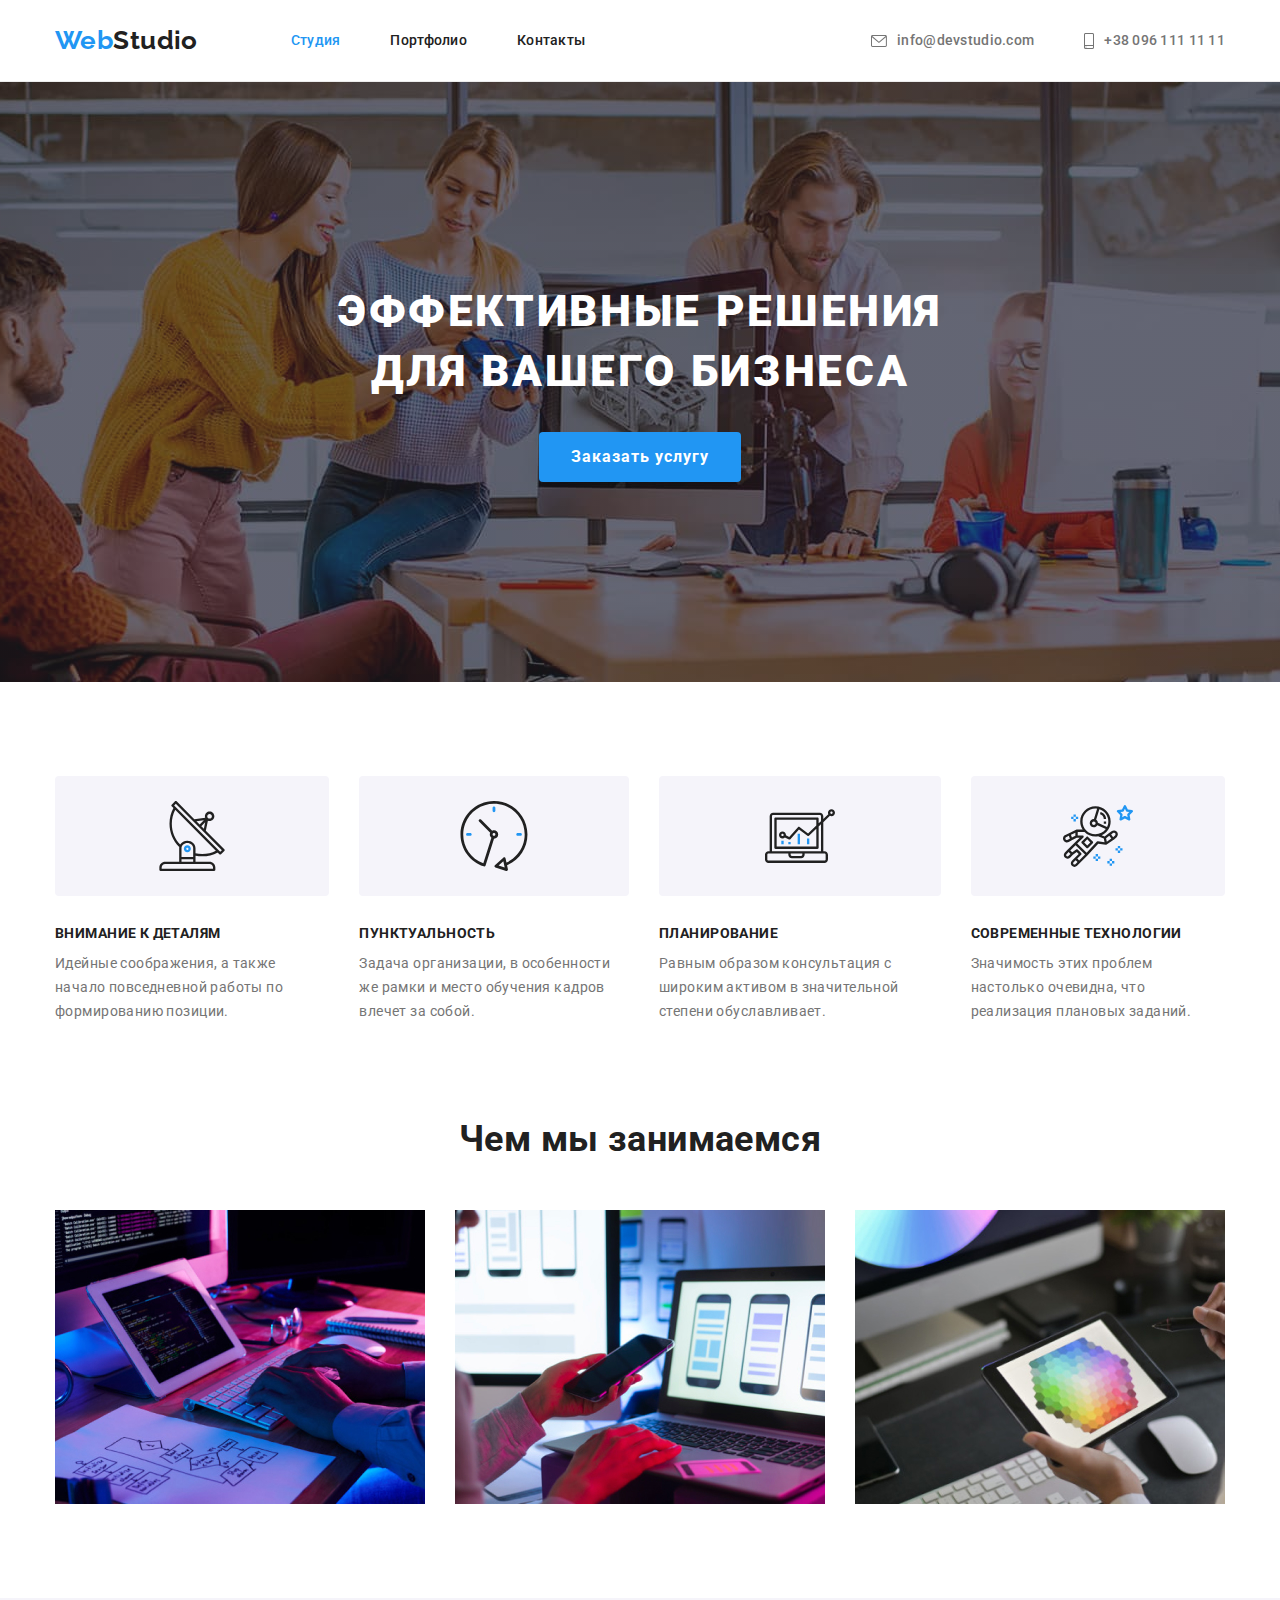
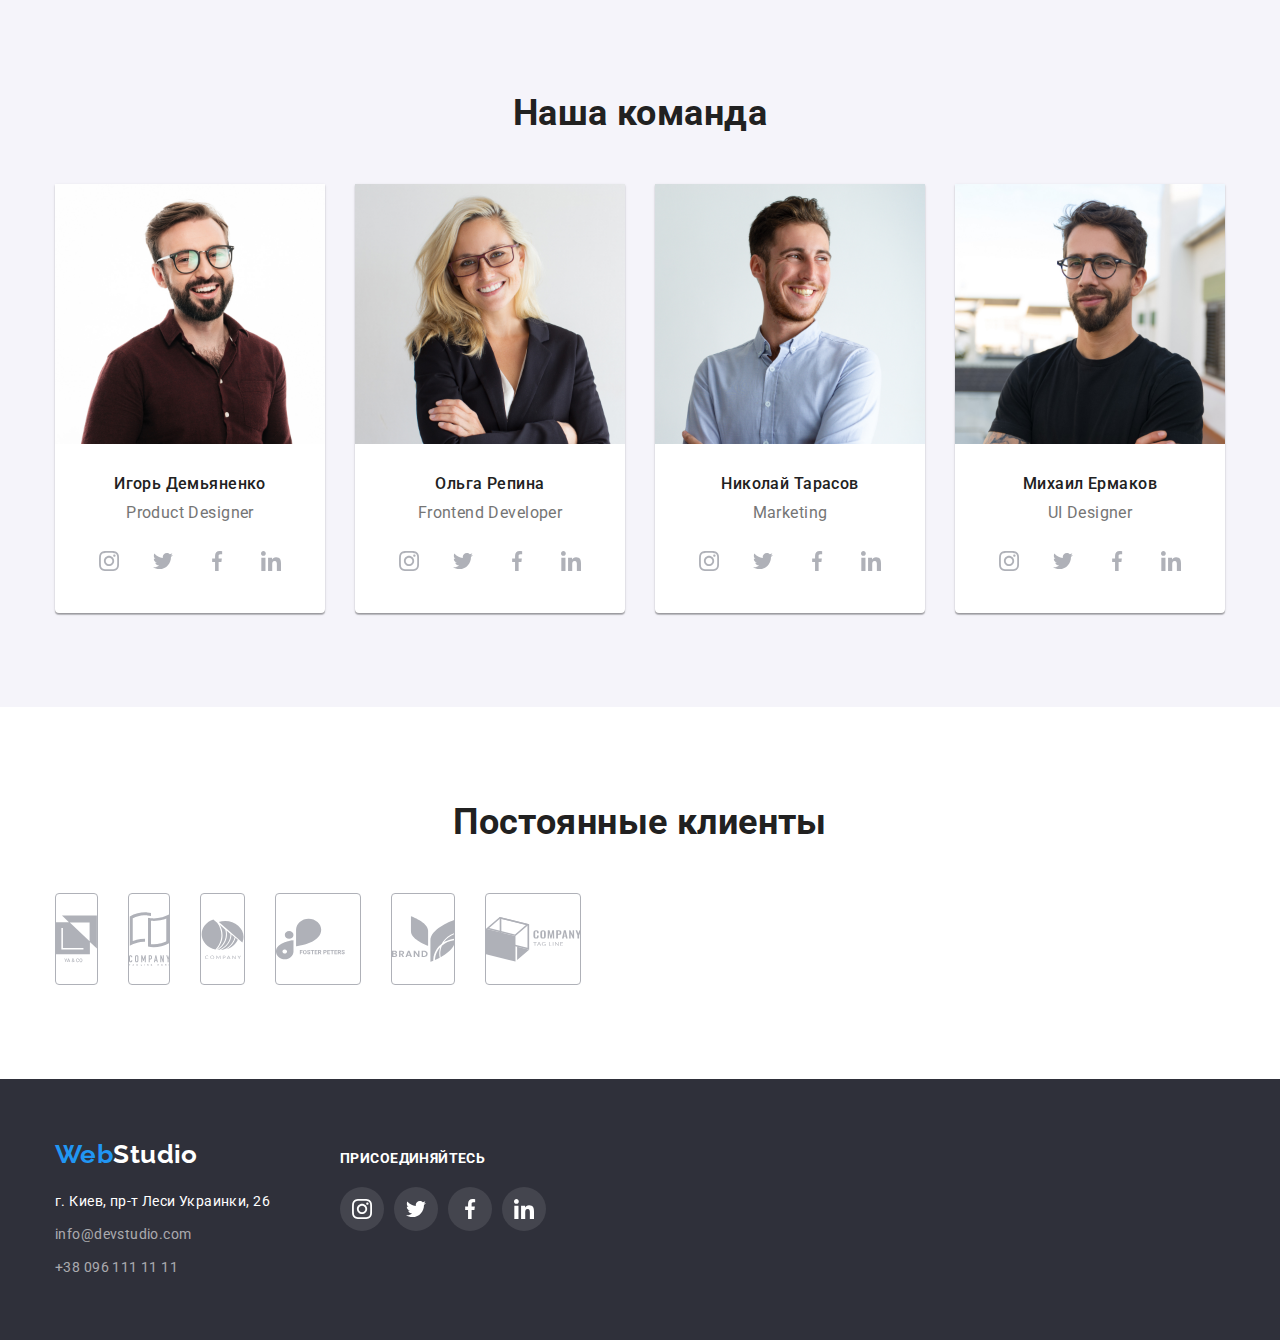
==== index.html @ aa96708e "copy from previous" ====
<!DOCTYPE html>
<html lang="ru">
  <head>
    <meta charset="UTF-8" />
    <meta http-equiv="X-UA-Compatible" content="IE=edge" />
    <meta name="viewport" content="width=device-width, initial-scale=1.0" />
    <title>Web studio page</title>
    <link rel="stylesheet" href="https://cdnjs.cloudflare.com/ajax/libs/modern-normalize/1.1.0/modern-normalize.min.css"/>
    <link
      href="https://fonts.googleapis.com/css2?family=Raleway:wght@700&family=Roboto:wght@400;500;700;900&display=swap"
      rel="stylesheet"
    />
    <link rel="stylesheet" href="./css/styles.css" />
  </head>
  <body>
    <!--Header-->
    <header class="top-line">
     <div class="conteiner flex-conteiner">
       <!--Navifation panel-->
      <nav class="nav">
        <!--Logo-->
        <a lang="en" href="" class="nav-logo"
          ><span class="first-logo-part">Web</span
          ><span class="second-black-part">Studio</span></a
        >
        <!--Links-->
        <ul class="nav-list">
          <li class="nav-item"><a href="./index.html" class="nav-link nav-active">Студия</a></li>
          <li class="nav-item"><a href="./portfolio.html" class="nav-link">Портфолио</a></li>
          <li class="nav-item"><a href="" class="nav-link">Контакты</a></li>
        </ul>
      </nav>
      <!--Contacts-->
      <ul class="contacts flex-conteiner">
        <li class="contact-item">
          <a href="mailto:info@devstudio.com" class="contact"
            > <svg class="mail-icon">
            <use href="./images/icons.svg#envelope" ></use>
            </svg> info@devstudio.com</a
          >
        </li>
        <li class="contact-item">
          <a href="tel:+380961111111" class="contact"><svg width="16" height="12" class="tel-icon">
            <use href="./images/icons.svg#smartphone" ></use>
            </svg>+38 096 111 11 11</a>
        </li>
      </ul></div>
    </header>
    <!--Main container-->
    <main>
      <!--Section Hero-->
      <section class="hero">
        <div class="hero-thumb">
          <h1 class="hero-title">Эффективные решения <br> для вашего бизнеса</h1>
          <button class="hero-button" type="button">Заказать услугу</button>
        </div>
      </section>
      <!--Section 2 Peculiarities-->
      <section class="features">
        <div class="conteiner">
          <h2 class="hiden-title">Главные принципы</h2>
          <ul class="feature-list flex-conteiner">
            <li class="feature-card">
              <div class="future-icon-thumb"><svg class="future-icon"><use href="./images/icons.svg#antenna">
              </use>
              </svg></div>
              <h3 class="feature-title">Внимание к деталям</h3>
              <p class="feature-description">
                Идейные соображения, а также начало повседневной работы по
                формированию позиции.
              </p>
            </li>
            <li class="feature-card">
              <div class="future-icon-thumb"><svg class="future-icon"><use href="./images/icons.svg#clock">
              </use>
              </svg></div>
              <h3 class="feature-title">Пунктуальность</h3>
              <p class="feature-description">
                Задача организации, в особенности же рамки и место обучения кадров
                влечет за собой.
              </p>
            </li>
            <li class="feature-card">
              <div class="future-icon-thumb"><svg class="future-icon"><use href="./images/icons.svg#diagram">
              </use>
              </svg></div>
              <h3 class="feature-title">Планирование</h3>
              <p class="feature-description">
                Равным образом консультация с широким активом в значительной
                степени обуславливает.
              </p class="feature-description">
            </li>
            <li class="feature-card">
              <div class="future-icon-thumb"><svg class="future-icon"><use href="./images/icons.svg#astronaut">
              </use>
              </svg></div>
              <h3 class="feature-title">Современные технологии</h3>
              <p class="feature-description">
                Значимость этих проблем настолько очевидна, что реализация
                плановых заданий.
              </p>
            </li>
          </ul></div>
      </section>
      <!--Section 3 What we are doing-->
      <section class="activity section">
        <div class="conteiner">
          <h2 class="section-heading">Чем мы занимаемся</h2>
          <ul class="jobs-list flex-conteiner" style="list-style-type: none">
            <li class="jobs-item">
              <img
                class="jobs-photo"
                src="images/job-img-1.jpg"
                alt="developing algorythm foto"
                width="370"
              />
            </li>
            <li class="jobs-item">
              <img
                class="jobs-photo"
                src="images/job-img-2.jpg"
                alt="making page layout photo"
                width="370"
              />
            </li>
            <li class="jobs-item">
              <img
                class="jobs-photo"
                src="images/job-img-3.jpg"
                alt="making styles photo"
                width="370"
              />
            </li>
          </ul>
        </div>
      </section>
      <!--Section 4 Our team-->
      <section class="team section">
       <div class="conteiner"> <h2 class="section-heading">Наша команда</h2>
        <ul class="team-list flex-conteiner">
          <li class="team-member">
            <img
              class="photo"
              src="images/team-img-1.jpg"
              alt="Igor's photo"
              width="270"
            />
            <div class="description"><h3 class="name">Игорь Демьяненко</h3>
            <p lang="en" class="position">Product Designer</p>
          <ul class="media-list">
              <li class="media-item"><a class="media-link" href="https://www.instagram.com/" aria-label="сылка на инстаграм">
                <svg class="media-icon"><use href="./images/icons.svg#instagram"></use></svg>
              </a></li>
              <li class="media-item"><a class="media-link" href="https://twitter.com/" aria-label="сылка на твитер">
                <svg class="media-icon"><use href="./images/icons.svg#twitter"></use></svg></a></li>
              <li class="media-item"><a class="media-link" href="https://www.facebook.com/" aria-label="сылка на фейсбук">
                <svg class="media-icon"><use href="./images/icons.svg#facebook"></use></svg></a></li>
              <li class="media-item"><a class="media-link" href="https://www.linkedin.com/" aria-label="сылка на линкедин">
                <svg class="media-icon"><use href="./images/icons.svg#linkedin"></use></svg></a></li>
            </ul>
          </div>
            
            
          </li>
          <li class="team-member">
            <img
              class="photo"
              src="images/team-img-2.jpg"
              alt="Olga's photo"
              width="270"
            />
            <div class="description"><h3 class="name">Ольга Репина</h3>
            <p lang="en" class="position">Frontend Developer</p>
          <ul class="media-list">
              <li class="media-item"><a class="media-link" href="https://www.instagram.com/" aria-label="сылка на инстаграм">
                <svg class="media-icon"><use href="./images/icons.svg#instagram"></use></svg>
              </a></li>
              <li class="media-item"><a class="media-link" href="https://twitter.com/" aria-label="сылка на твитер">
                <svg class="media-icon"><use href="./images/icons.svg#twitter"></use></svg></a></li>
              <li class="media-item"><a class="media-link" href="https://www.facebook.com/" aria-label="сылка на фейсбук">
                <svg class="media-icon"><use href="./images/icons.svg#facebook"></use></svg></a></li>
              <li class="media-item"><a class="media-link" href="https://www.linkedin.com/" aria-label="сылка на линкедин">
                <svg class="media-icon"><use href="./images/icons.svg#linkedin"></use></svg></a></li>
            </ul>
          </div>
            
          </li>
          <li class="team-member">
            <img
              class="photo"
              src="images/team-img-3.jpg"
              alt="Nikolay's photo"
              width="270"
            />
            <div class="description"><h3 class="name">Николай Тарасов</h3>
            <p lang="en" class="position">Marketing</p>
          <ul class="media-list">
              <li class="media-item"><a class="media-link" href="https://www.instagram.com/" aria-label="сылка на инстаграм">
                <svg class="media-icon"><use href="./images/icons.svg#instagram"></use></svg>
              </a></li>
              <li class="media-item"><a class="media-link" href="https://twitter.com/" aria-label="сылка на твитер">
                <svg class="media-icon"><use href="./images/icons.svg#twitter"></use></svg></a></li>
              <li class="media-item"><a class="media-link" href="https://www.facebook.com/" aria-label="сылка на фейсбук">
                <svg class="media-icon"><use href="./images/icons.svg#facebook"></use></svg></a></li>
              <li class="media-item"><a class="media-link" href="https://www.linkedin.com/" aria-label="сылка на линкедин">
                <svg class="media-icon"><use href="./images/icons.svg#linkedin"></use></svg></a></li>
            </ul>
          </div>
            
          </li>
          <li class="team-member">
            <img
              class="photo"
              src="images/team-img-4.jpg"
              alt="Mychail's photo"
              width="270"
            />
            <div class="description"><h3 class="name">Михаил Ермаков</h3>
            <p lang="en" class="position">UI Designer</p>
          <ul class="media-list">
              <li class="media-item"><a class="media-link" href="https://www.instagram.com/" aria-label="сылка на инстаграм">
                <svg class="media-icon"><use href="./images/icons.svg#instagram"></use></svg>
              </a></li>
              <li class="media-item"><a class="media-link" href="https://twitter.com/" aria-label="сылка на твитер">
                <svg class="media-icon"><use href="./images/icons.svg#twitter"></use></svg></a></li>
              <li class="media-item"><a class="media-link" href="https://www.facebook.com/" aria-label="сылка на фейсбук">
                <svg class="media-icon"><use href="./images/icons.svg#facebook"></use></svg></a></li>
              <li class="media-item"><a class="media-link" href="https://www.linkedin.com/" aria-label="сылка на линкедин">
                <svg class="media-icon"><use href="./images/icons.svg#linkedin"></use></svg></a></li>
            </ul>
          </div>
            
          </li>
        </ul></div>
      </section>
      <section class="section">
        <div class="conteiner">
          <h2 class="section-heading">Постоянные клиенты</h2>
          <ul class="clients-list">
            <li class="clients-item">
              <a class="clients-link" href="">
                <svg class="clients-icon first">
                  <use href="./images/icons.svg#client1"></use>
                </svg>
              </a>
            </li>
            <li class="clients-item">
              <a class="clients-link" href="">
                <svg class="clients-icon second">
                  <use href="./images/icons.svg#client2"></use>
                </svg>
              </a>
            </li>
            <li class="clients-item">
              <a class="clients-link" href="">
                <svg class="clients-icon third">
                  <use href="./images/icons.svg#client3"></use>
                </svg>
              </a>
            </li>
            <li class="clients-item">
              <a class="clients-link" href="">
                <svg class="clients-icon fourth">
                  <use href="./images/icons.svg#client4"></use>
                </svg>
              </a>
            </li>
            <li class="clients-item">
              <a class="clients-link" href="">
                <svg class="clients-icon fifth">
                  <use href="./images/icons.svg#client5"></use>
                </svg>
              </a>
            </li>
            <li class="clients-item">
              <a class="clients-link" href="">
                <svg class="clients-icon sixth">
                  <use href="./images/icons.svg#client6"></use>
                </svg>
              </a>
            </li>
          </ul>
        </div>
      </section>
    </main>
    <!--Footer-->
    <footer>
      <div class="conteiner flex-footer">
        <!--Logo-->
       <div class="contact-info"> <a lang="en" href="" class="nav-logo-bottom"
          ><span class="first-logo-part">Web</span
          ><span class="second-white-part">Studio</span></a
        >
        <!--Contacts-->
        <address><ul class="bottom-contacts">
          <li>
            <p class="address">г. Киев, пр-т Леси Украинки, 26</p>
          </li>
          <li>
            <a href="mailto:info@devstudio.com" class="bottom-contact bottom-mail"
              >info@devstudio.com</a
            >
          </li>
          <li>
            <a href="tel:+380961111111" class="bottom-contact">+38 096 111 11 11</a>
          </li>
        </ul></address></div>
        <div class="subscribtion">
          <strong class="subscribe">присоединяйтесь</strong>
          <ul class="media-list">
              <li class="media-item"><a class="media-link infooter" href="https://www.instagram.com/" aria-label="сылка на инстаграм">
                <svg class="media-icon infooter"><use href="./images/icons.svg#instagram"></use></svg>
              </a></li>
              <li class="media-item"><a class="media-link infooter" href="https://twitter.com/" aria-label="сылка на твитер">
                <svg class="media-icon infooter"><use href="./images/icons.svg#twitter"></use></svg></a></li>
              <li class="media-item"><a class="media-link infooter" href="https://www.facebook.com/" aria-label="сылка на фейсбук">
                <svg class="media-icon infooter"><use href="./images/icons.svg#facebook"></use></svg></a></li>
              <li class="media-item"><a class="media-link infooter" href="https://www.linkedin.com/" aria-label="сылка на линкедин">
                <svg class="media-icon infooter"><use href="./images/icons.svg#linkedin"></use></svg></a></li>
            </ul>

        </div>
      </div>
      
    </footer>
  </body>
</html>
---- css/styles.css ----
:root {
  --primary-text-color: #757575;
  --secondary-text-color: #212121;
  --third-text-color: #ffffff;
  --trasparent-text-color: rgba(255, 255, 255, 0.6);
  --active-text-color: #2196f3;
  --primary-bg-color: #ffffff;
  --secondary-bg-color: #2f303a;
  --third-bg-color: #f5f4fa;
  --primary-border-color: #eeeeee;
  --secondary-border-color: #ececec;
  --media-icon-color: #afb1b8;
  --button-hover-color: #188ce8;
}
body {
  font-family: "Roboto", sans-serif;
  background-color: var(--primary-bg-color);
  color: var(--primary-text-color);
  font-size: 14px;
  letter-spacing: 0.03em;
}
h1,
h2,
h3,
h4,
h5,
h6 {
  margin-top: 0;
}
p {
  margin-top: 0;
}
a {
  display: inline-block;
}
ul {
  list-style-type: none;
  margin: 0;
  padding: 0;
}
img {
  display: block;
  min-width: 100%;
  height: auto;
}
.conteiner {
  width: 1200px;
  padding-left: 15px;
  padding-right: 15px;
  margin: 0 auto;
}
.flex-conteiner {
  display: flex;
  flex-direction: row;
  align-items: center;
}
.section {
  padding-top: 94px;
  padding-bottom: 94px;
}
/* Header */
/* Navigation panel */
.top-line {
  border-bottom: 1px solid var(--secondary-border-color);
}
.nav {
  display: flex;
  flex-direction: row;
  align-items: center;
}
.nav-logo {
  color: var(--secondary-text-color);
  text-decoration: none;
  font-family: "Raleway";
  font-weight: 700;
  font-size: 26px;
  line-height: 1.2;
  margin-right: 93px;
  padding: 25px 0;
}
.nav-list {
  display: flex;
  flex-direction: row;
}
.first-logo-part {
  color: var(--active-text-color);
}
.second-black-part {
  color: var(--secondary-text-color);
}
.nav-link {
  font-weight: 500;
  line-height: 1.14;
  letter-spacing: 0.02em;
  color: var(--secondary-text-color);
  text-decoration: none;
  /* margin-right: 50px; */
  padding: 25px 0px;
}
.nav-item:not(:last-child) {
  margin-right: 50px;
}
.nav-link:hover,
.nav-link:focus,
.nav-link.nav-active {
  color: var(--active-text-color);
}
/* Contacts */
.contacts {
  display: flex;
  flex-direction: row;
  align-items: center;
  margin-left: auto;
}

.mail-icon {
  fill: currentColor;
  width: 16px;
  height: 12px;
  display: inline-block;
  stroke-width: 0;
  stroke: currentColor;
  margin-right: 10px;
}
.tel-icon {
  fill: currentColor;
  width: 10px;
  height: 16px;
  display: inline-block;
  stroke-width: 0;
  stroke: currentColor;
  margin-right: 10px;
}
.contact-item:not(:last-child) {
  margin-right: 50px;
}
.contact {
  display: flex;
  align-items: center;
  text-decoration: none;
  color: var(--primary-text-color);
  font-weight: 500;
  line-height: 1.14;
  letter-spacing: 0.02em;
  padding: 25px 0;
}
.contact:hover,
.contact:focus {
  color: var(--active-text-color);
}

/* Hero section */
.hero-thumb {
  background: var(--secondary-bg-color);
  padding: 200px 0px;
  background-image: linear-gradient(
      to left,
      rgba(47, 48, 58, 0.4),
      rgba(47, 48, 58, 0.4)
    ),
    url(../images/hero-bg-img.jpg);
  background-size: cover;
  background-repeat: no-repeat;
  background-position: center;
  max-width: 1600px;
  margin-left: auto;
  margin-right: auto;
  height: 600px;
}
.hero-title {
  font-weight: 900;
  font-size: 44px;
  line-height: 1.36;
  text-align: center;
  letter-spacing: 0.06em;
  text-transform: uppercase;
  color: var(--third-text-color);
  margin-bottom: 30px;
}
.hero-button {
  font-weight: 700;
  font-size: 16px;
  line-height: 1.88;
  display: flex;
  align-items: center;
  text-align: center;
  letter-spacing: 0.06em;
  color: var(--third-text-color);
  background-color: var(--active-text-color);
  cursor: pointer;
  margin: 0 auto;
  padding: 10px 32px;
  border: transparent;
  border-radius: 4px;
  box-shadow: 0px 4px 4px rgba(0, 0, 0, 0.15);
}
.hero-button:hover,
.hero-button:focus {
  background-color: var(--button-hover-color);
}
/* Section "The main principles" */
.features {
  padding-top: 94px;
}
.hiden-title {
  display: none;
}
.feature-card {
  /* width: 270px; */
  flex-basis: calc((100%-90px) / 4);
}
.feature-card:not(:last-child) {
  margin-right: 30px;
}
.future-icon-thumb {
  width: auto;
  height: 120px;
  background-color: var(--third-bg-color);
  border-radius: 4px;
  display: flex;
  align-items: center;
  justify-content: center;
  margin-bottom: 30px;
}
.future-icon {
  width: 70px;
  height: 70px;
}
.feature-title {
  font-size: 14px;
  font-weight: 700;
  line-height: 1.14;
  text-transform: uppercase;
  color: var(--secondary-text-color);
  margin-bottom: 10px;
}
.feature-description {
  line-height: 1.71;
  margin-bottom: 0;
}
/* Section "What we are doing */
.section-heading {
  font-weight: 700;
  font-size: 36px;
  line-height: 1.17;
  text-align: center;
  color: var(--secondary-text-color);
  margin-bottom: 50px;
}
.jobs-item:not(:last-child) {
  margin-right: 30px;
}
.jobs-photo {
  display: block;
  max-width: 100%;
  height: auto;
  flex-basis: calc((100% - 90px) / 3);
}
/* Section "Our team */
.team {
  background-color: var(--third-bg-color);
}
.team-member {
  background-color: var(--primary-bg-color);
  display: block;
  max-width: 100%;
  height: auto;
  flex-basis: calc((100% - 120px) / 4);
  box-shadow: 0px 1px 3px rgba(0, 0, 0, 0.12), 0px 1px 1px rgba(0, 0, 0, 0.14),
    0px 2px 1px rgba(0, 0, 0, 0.2);
  border-radius: 0px 0px 4px 4px;
}
.team-member:not(:last-child) {
  margin-right: 30px;
}
.team-member .description {
  padding: 30px 0;
}
.team-member .name {
  font-weight: 500;
  font-size: 16px;
  line-height: 1.2;
  text-align: center;
  color: var(--secondary-text-color);
  margin-bottom: 10px;
}
.team-member .position {
  font-family: "Roboto";
  font-size: 16px;
  line-height: 1.2;
  text-align: center;
  margin-bottom: 16px;
}
.media-list {
  display: flex;
  align-items: center;
  justify-content: center;
}
.media-item:not(:last-child) {
  margin-right: 10px;
}
.media-link {
  display: flex;
  align-items: center;
  justify-content: center;
  width: 44px;
  height: 44px;
  border-radius: 50%;
}
.media-link:hover,
.media-link:focus {
  background-color: var(--active-text-color);
}
.media-icon {
  height: 20px;
  width: 20px;
  fill: var(--media-icon-color);
}
.media-link:hover .media-icon,
.media-link:focus .media-icon {
  fill: var(--third-text-color);
}
/* Section clients */
.clients-list {
  display: flex;
}
.clients-item {
  flex-basis: calc((100%-150px) / 6);
}
.clients-item:not(:last-child) {
  margin-right: 30px;
}
.clients-link {
  display: flex;
  height: 92px;
  align-items: center;
  justify-content: center;
  border: 1px solid var(--media-icon-color);
  border-radius: 4px;
  /* outline: red solid 2px; */
}
.clients-link:hover,
.clients-link:focus {
  border-color: var(--active-text-color);
}
.clients-icon {
  fill: var(--media-icon-color);
}
.clients-link:hover .clients-icon,
.clients-link:focus .clients-icon {
  fill: var(--active-text-color);
}
.clients-icon.first {
  width: 41px;
}
.clients-icon.second {
  width: 40px;
}
.clients-icon.third {
  width: 43px;
}
.clients-icon.fourth {
  width: 84px;
}
.clients-icon.fifth {
  width: 62px;
}
.clients-icon.sixth {
  width: 94px;
}
/* Footer */
footer {
  background-color: var(--secondary-bg-color);
  padding-top: 60px;
  padding-bottom: 60px;
}
.conteiner.flex-footer {
  display: flex;
  align-items: baseline;
}
.contact-info {
  margin-right: 70px;
}
.nav-logo-bottom {
  color: var(--secondary-text-color);
  text-decoration: none;
  font-family: "Raleway";
  font-weight: 700;
  font-size: 26px;
  line-height: 1.2;
  margin-bottom: 20px;
}
.second-white-part {
  color: var(--third-text-color);
}
.bottom-contacts {
  font-style: normal;
  font-size: 14px;
  line-height: 1.71;
}
.bottom-contact {
  text-decoration: none;
  color: var(--trasparent-text-color);
}
.bottom-contact:hover,
.bottom-contact:focus {
  color: var(--active-text-color);
}
.bottom-mail {
  margin-bottom: 9px;
}
.address {
  color: var(--third-text-color);
  margin-bottom: 9px;
}
.subscribe {
  display: inline-block;
  font-weight: 700;
  line-height: 1.14;
  text-transform: uppercase;
  color: var(--third-text-color);
  margin-bottom: 20px;
}

.media-link.infooter {
  background-color: rgba(255, 255, 255, 0.1);
}
.media-link.infooter:hover,
.media-link.infooter:focus {
  background-color: var(--active-text-color);
}
.media-icon.infooter {
  fill: var(--third-text-color);
}

/* Portfolio page */

/* Filter buttons */
.filter-list {
  display: flex;
  flex-direction: row;
  align-items: center;
  justify-content: center;
  margin-bottom: 50px;
}
.filter {
  cursor: pointer;
  color: var(--secondary-text-color);
  background-color: var(--third-bg-color);
  border-radius: 4px;
  border-width: 0px;
  font-weight: 500;
  font-size: 16px;
  line-height: 1.63;
  text-align: center;
  padding: 6px 22px;
  margin-right: 8px;
}
.filter:hover,
.filter:focus,
.filter:active {
  color: var(--third-text-color);
  background: var(--active-text-color);

  box-shadow: 0px 3px 1px rgba(0, 0, 0, 0.1), 0px 1px 2px rgba(0, 0, 0, 0.08),
    0px 2px 2px rgba(0, 0, 0, 0.12);
}
/* Project list */
.project-list {
  display: flex;
  flex-direction: row;
  align-items: center;
  flex-wrap: wrap;
  margin-top: -30px;
  margin-left: -30px;
}
.project-item {
  flex-basis: calc((100% - 90px) / 3);
  margin-top: 30px;
  margin-left: 30px;
}
.project-item.last-item {
  margin-bottom: 0;
}
.project-link {
  display: block;
  text-decoration: none;
}
.project-link:hover,
.project-link:focus {
  box-shadow: 0px 1px 1px rgba(0, 0, 0, 0.12), 0px 4px 4px rgba(0, 0, 0, 0.06),
    1px 4px 6px rgba(0, 0, 0, 0.16);
}
.project-description {
  border-left: 1px solid var(--primary-border-color);
  border-right: 1px solid var(--primary-border-color);
  border-bottom: 1px solid var(--primary-border-color);
  padding: 20px 24px;
}
.project-name {
  font-weight: 700;
  font-size: 18px;
  line-height: 2;
  letter-spacing: 0.06em;
  color: var(--secondary-text-color);
  margin-bottom: 4px;
}
.project-type {
  font-size: 16px;
  line-height: 1.88;
  color: var(--primary-text-color);
  margin-bottom: 0;
}
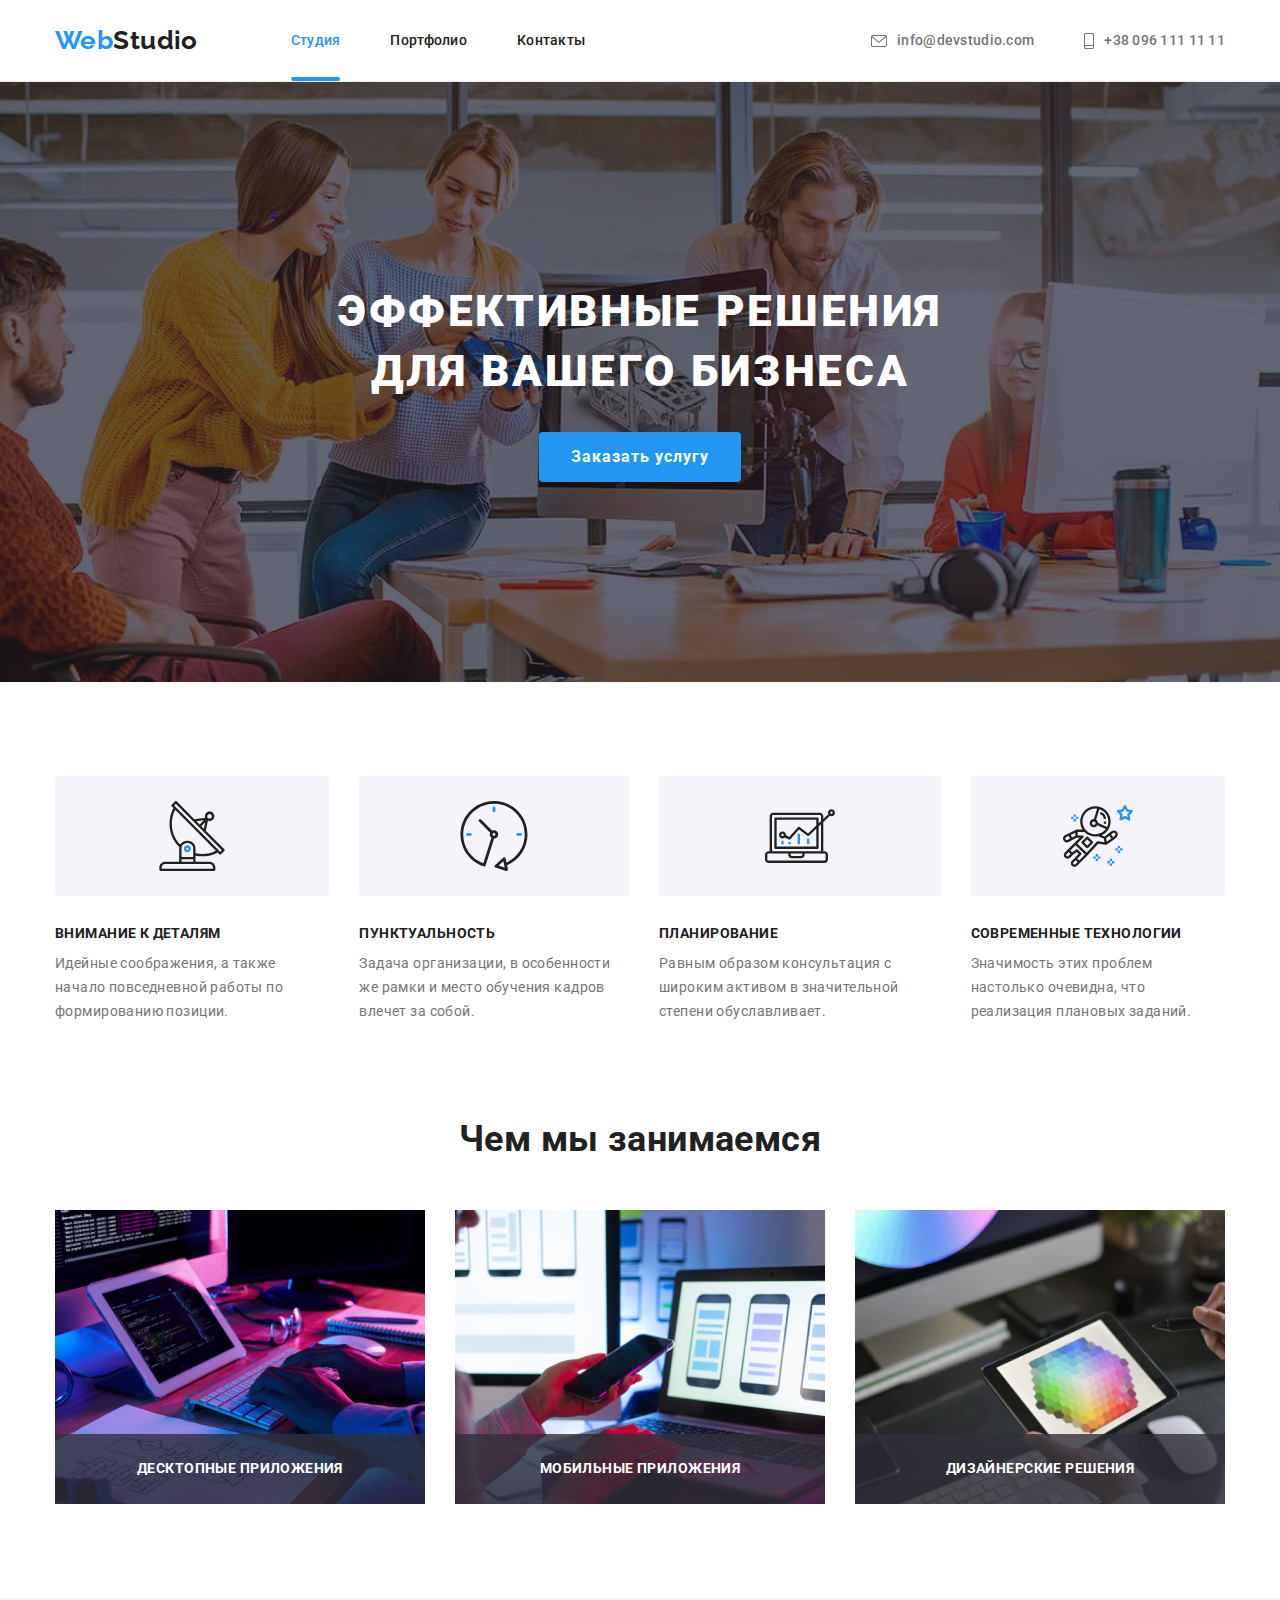
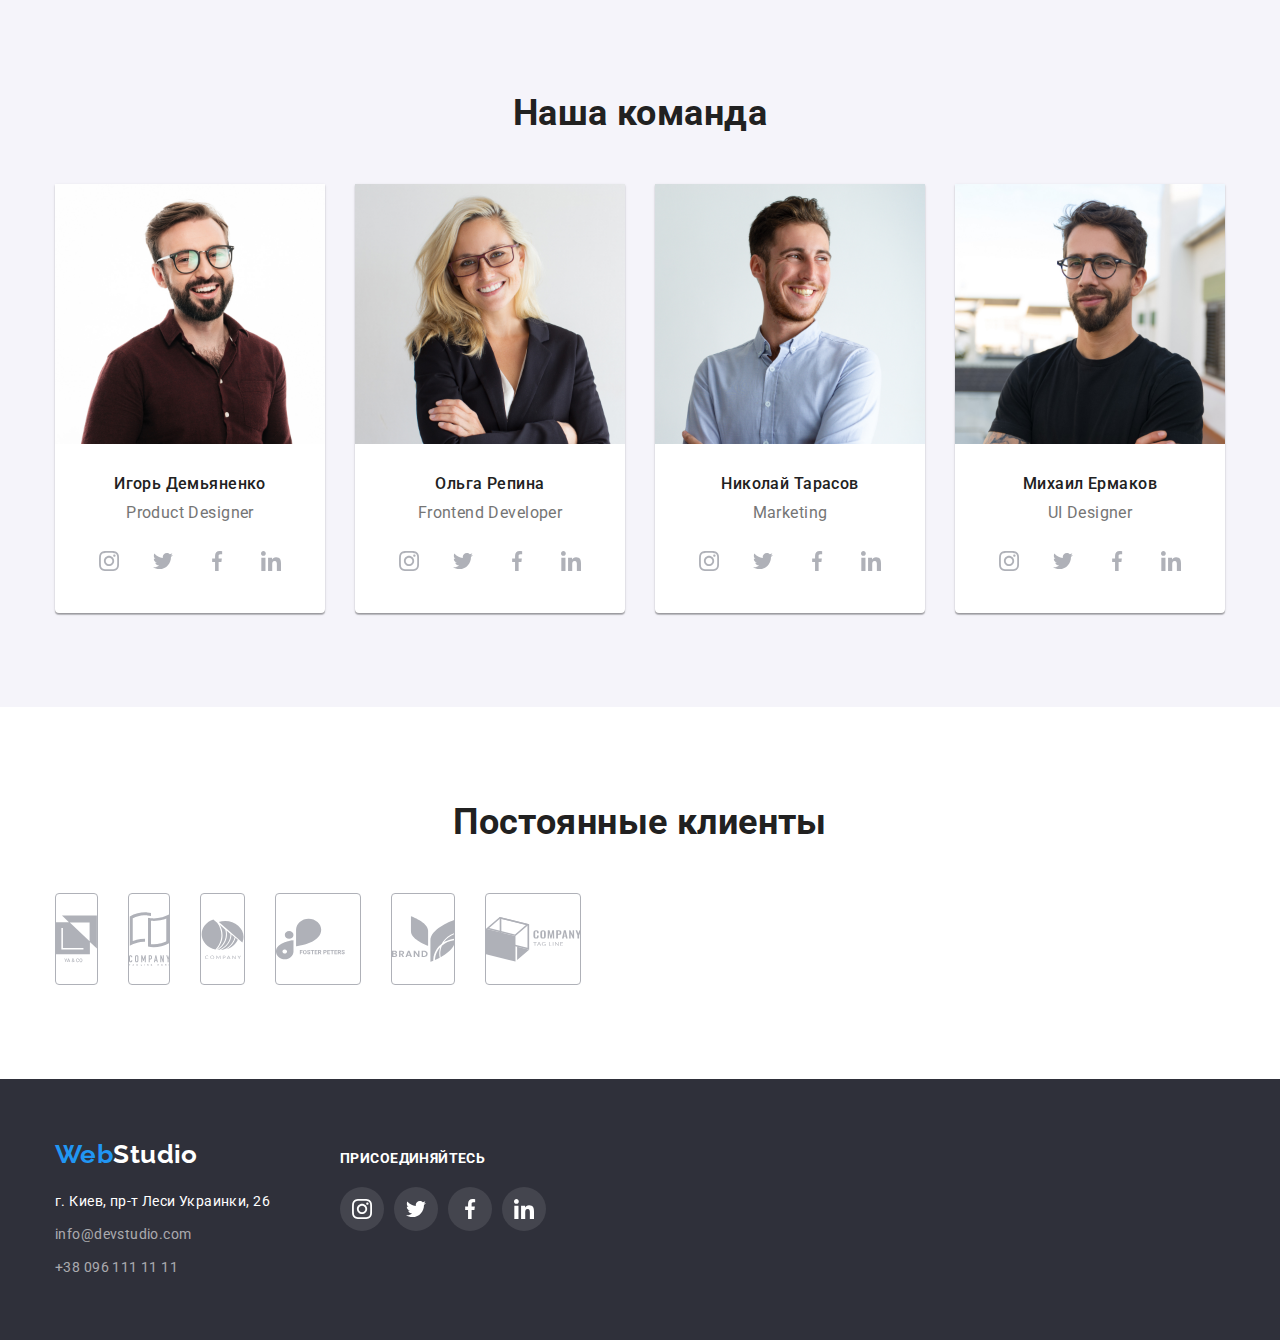
==== commit 00ee58df: "transitions added" ====
--- a/index.html
+++ b/index.html
@@ -108,28 +108,36 @@
           <h2 class="section-heading">Чем мы занимаемся</h2>
           <ul class="jobs-list flex-conteiner" style="list-style-type: none">
             <li class="jobs-item">
-              <img
+              <div class="job-thumb"><img
                 class="jobs-photo"
                 src="images/job-img-1.jpg"
                 alt="developing algorythm foto"
                 width="370"
               />
+              <div class="job-desc">Десктопные приложения</div>
+            </div>
+              
             </li>
             <li class="jobs-item">
-              <img
+              <div class="job-thumb"><img
                 class="jobs-photo"
                 src="images/job-img-2.jpg"
                 alt="making page layout photo"
                 width="370"
               />
+            <div class="job-desc">Мобильные приложения</div>
+          </div>
+              
             </li>
             <li class="jobs-item">
-              <img
+              <div class="job-thumb"> <img
                 class="jobs-photo"
                 src="images/job-img-3.jpg"
                 alt="making styles photo"
                 width="370"
-              />
+              /><div class="job-desc">Дизайнерские решения</div>
+            </div>
+             
             </li>
           </ul>
         </div>
--- a/css/styles.css
+++ b/css/styles.css
@@ -11,6 +11,7 @@
   --secondary-border-color: #ececec;
   --media-icon-color: #afb1b8;
   --button-hover-color: #188ce8;
+  --transparent-bg-color: rgba(47, 48, 58, 0.8);
 }
 body {
   font-family: "Roboto", sans-serif;
@@ -79,6 +80,7 @@
   padding: 25px 0;
 }
 .nav-list {
+  height: auto;
   display: flex;
   flex-direction: row;
 }
@@ -87,6 +89,10 @@
 }
 .second-black-part {
   color: var(--secondary-text-color);
+}
+.nav-item {
+  position: relative;
+  height: 100%;
 }
 .nav-link {
   font-weight: 500;
@@ -94,16 +100,36 @@
   letter-spacing: 0.02em;
   color: var(--secondary-text-color);
   text-decoration: none;
-  /* margin-right: 50px; */
-  padding: 25px 0px;
-}
+  padding-top: auto;
+  padding-bottom: auto;
+  padding: 32px 0px;
+  transition-property: color;
+  transition-duration: 250ms;
+  transition-timing-function: cubic-bezier(0.4, 0, 0.2, 1);
+}
+
 .nav-item:not(:last-child) {
   margin-right: 50px;
 }
 .nav-link:hover,
-.nav-link:focus,
+.nav-link:focus {
+  color: var(--active-text-color);
+}
+
 .nav-link.nav-active {
   color: var(--active-text-color);
+}
+.nav-active::after {
+  position: absolute;
+  bottom: 0;
+  left: 50%;
+  display: block;
+  content: "";
+  width: 100%;
+  height: 4px;
+  background-color: var(--active-text-color);
+  border-radius: 2px;
+  transform: translate(-50%);
 }
 /* Contacts */
 .contacts {
@@ -143,6 +169,9 @@
   line-height: 1.14;
   letter-spacing: 0.02em;
   padding: 25px 0;
+  transition-property: color;
+  transition-duration: 250ms;
+  transition-timing-function: cubic-bezier(0.4, 0, 0.2, 1);
 }
 .contact:hover,
 .contact:focus {
@@ -193,6 +222,9 @@
   border: transparent;
   border-radius: 4px;
   box-shadow: 0px 4px 4px rgba(0, 0, 0, 0.15);
+  transition-property: background-color;
+  transition-duration: 250ms;
+  transition-timing-function: cubic-bezier(0.4, 0, 0.2, 1);
 }
 .hero-button:hover,
 .hero-button:focus {
@@ -206,7 +238,6 @@
   display: none;
 }
 .feature-card {
-  /* width: 270px; */
   flex-basis: calc((100%-90px) / 4);
 }
 .feature-card:not(:last-child) {
@@ -247,14 +278,34 @@
   color: var(--secondary-text-color);
   margin-bottom: 50px;
 }
+
 .jobs-item:not(:last-child) {
   margin-right: 30px;
+}
+.job-thumb {
+  position: relative;
 }
 .jobs-photo {
   display: block;
   max-width: 100%;
   height: auto;
   flex-basis: calc((100% - 90px) / 3);
+}
+.job-desc {
+  position: absolute;
+  left: 0;
+  bottom: 0;
+  width: 100%;
+  height: 70px;
+  display: flex;
+  align-items: center;
+  justify-content: center;
+  background-color: var(--transparent-bg-color);
+
+  font-weight: 700;
+  line-height: 1.14;
+  text-transform: uppercase;
+  color: var(--third-text-color);
 }
 /* Section "Our team */
 .team {
@@ -306,6 +357,9 @@
   width: 44px;
   height: 44px;
   border-radius: 50%;
+  transition-property: background-color;
+  transition-duration: 250ms;
+  transition-timing-function: cubic-bezier(0.4, 0, 0.2, 1);
 }
 .media-link:hover,
 .media-link:focus {
@@ -315,6 +369,9 @@
   height: 20px;
   width: 20px;
   fill: var(--media-icon-color);
+  transition-property: fill;
+  transition-duration: 250ms;
+  transition-timing-function: cubic-bezier(0.4, 0, 0.2, 1);
 }
 .media-link:hover .media-icon,
 .media-link:focus .media-icon {
@@ -337,7 +394,10 @@
   justify-content: center;
   border: 1px solid var(--media-icon-color);
   border-radius: 4px;
-  /* outline: red solid 2px; */
+
+  transition-property: border-color;
+  transition-duration: 250ms;
+  transition-timing-function: cubic-bezier(0.4, 0, 0.2, 1);
 }
 .clients-link:hover,
 .clients-link:focus {
@@ -345,6 +405,9 @@
 }
 .clients-icon {
   fill: var(--media-icon-color);
+  transition-property: fill;
+  transition-duration: 250ms;
+  transition-timing-function: cubic-bezier(0.4, 0, 0.2, 1);
 }
 .clients-link:hover .clients-icon,
 .clients-link:focus .clients-icon {
@@ -401,6 +464,9 @@
 .bottom-contact {
   text-decoration: none;
   color: var(--trasparent-text-color);
+  transition-property: color;
+  transition-duration: 250ms;
+  transition-timing-function: cubic-bezier(0.4, 0, 0.2, 1);
 }
 .bottom-contact:hover,
 .bottom-contact:focus {
@@ -424,6 +490,9 @@
 
 .media-link.infooter {
   background-color: rgba(255, 255, 255, 0.1);
+  transition-property: background-color;
+  transition-duration: 250ms;
+  transition-timing-function: cubic-bezier(0.4, 0, 0.2, 1);
 }
 .media-link.infooter:hover,
 .media-link.infooter:focus {
@@ -455,6 +524,10 @@
   text-align: center;
   padding: 6px 22px;
   margin-right: 8px;
+  box-shadow: none;
+  transition-property: color, background-color, box-shadow;
+  transition-duration: 250ms;
+  transition-timing-function: cubic-bezier(0.4, 0, 0.2, 1);
 }
 .filter:hover,
 .filter:focus,
@@ -485,6 +558,10 @@
 .project-link {
   display: block;
   text-decoration: none;
+  box-shadow: none;
+  transition-property: box-shadow;
+  transition-duration: 250ms;
+  transition-timing-function: cubic-bezier(0.4, 0, 0.2, 1);
 }
 .project-link:hover,
 .project-link:focus {
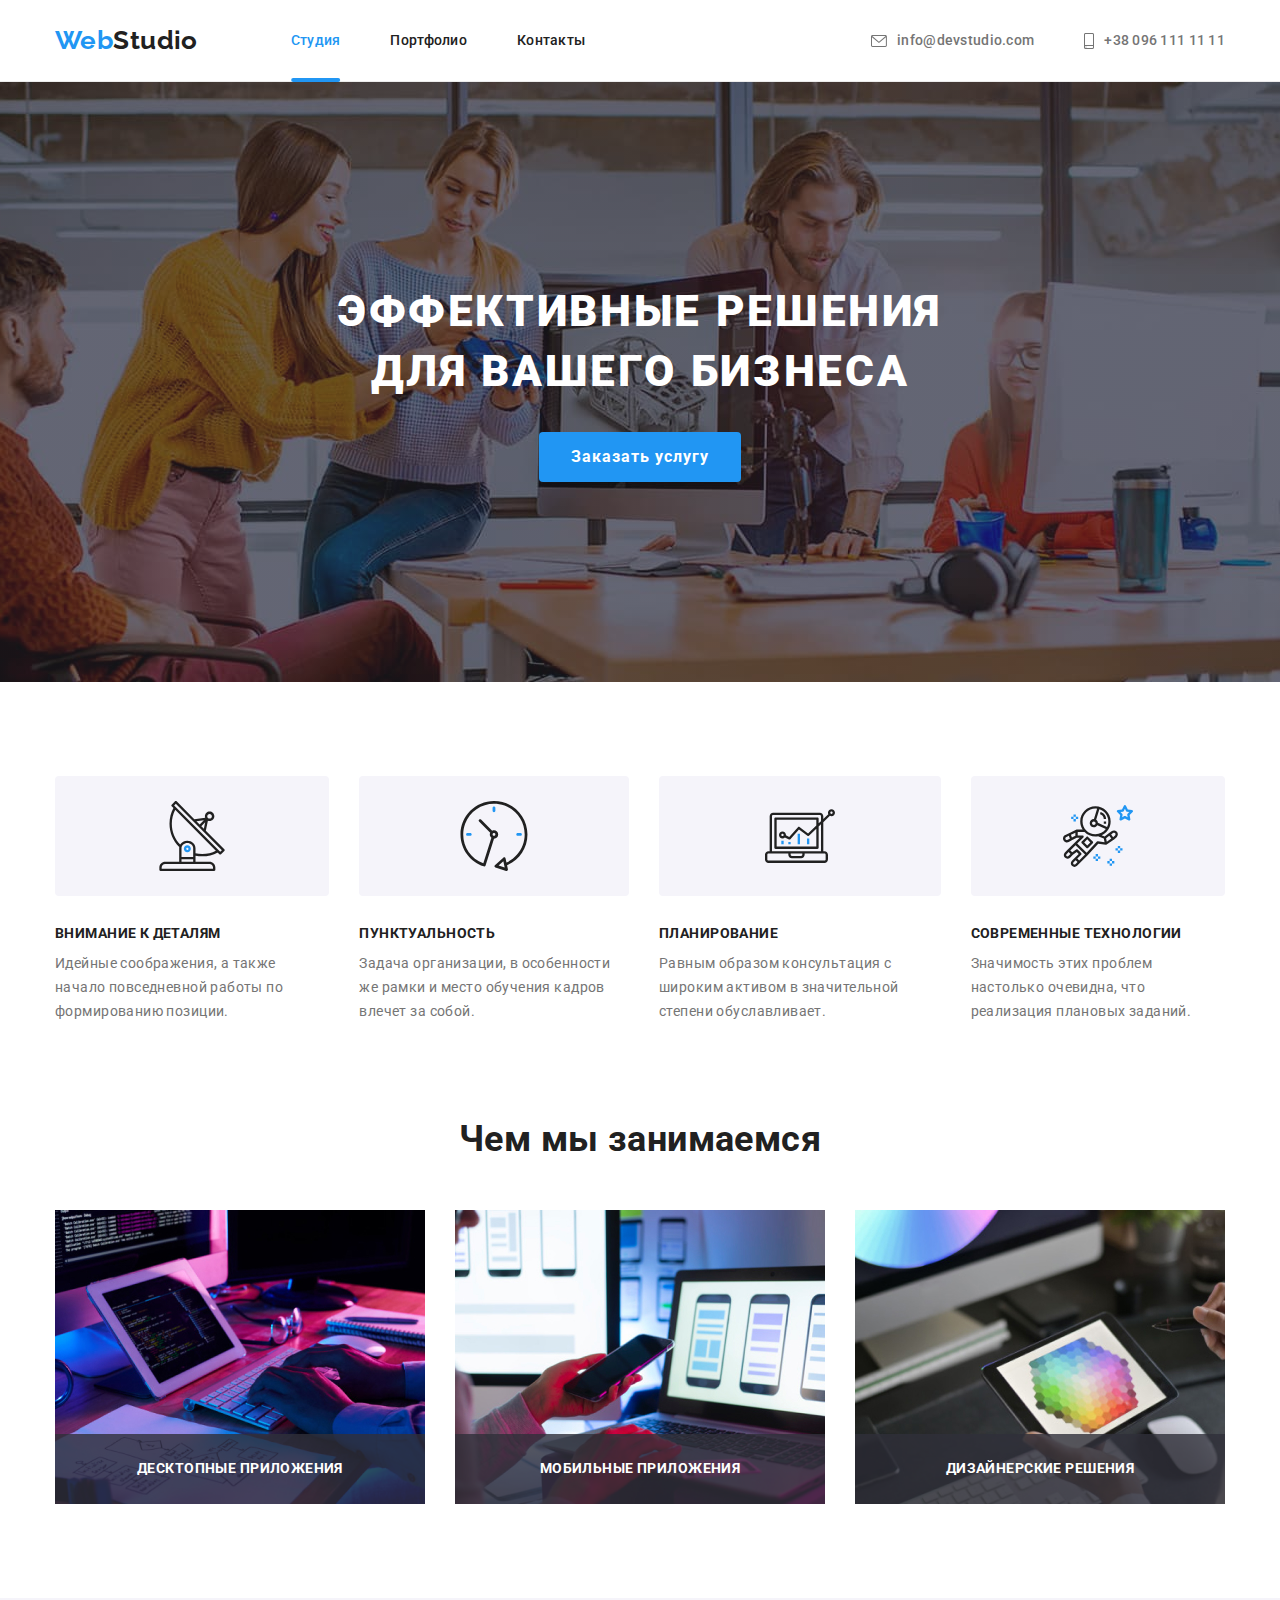
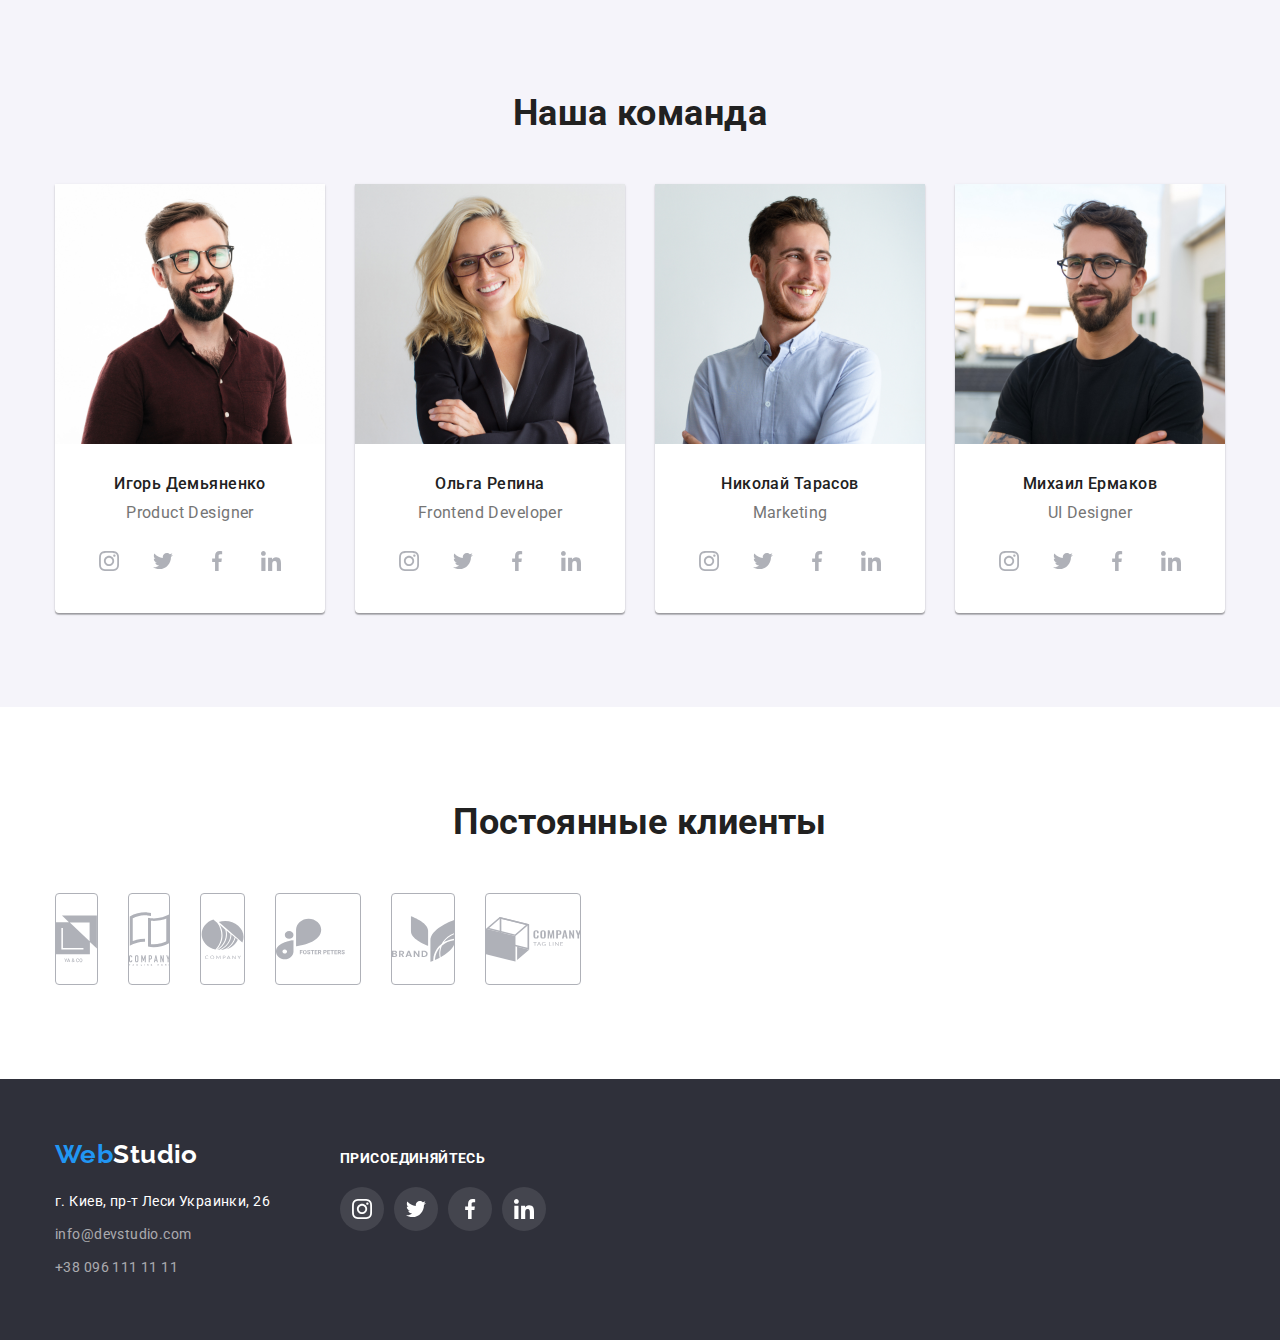
==== commit d39cae5d: "finish" ====
--- a/index.html
+++ b/index.html
@@ -5,102 +5,102 @@
     <meta http-equiv="X-UA-Compatible" content="IE=edge" />
     <meta name="viewport" content="width=device-width, initial-scale=1.0" />
     <title>Web studio page</title>
-    <link rel="stylesheet" href="https://cdnjs.cloudflare.com/ajax/libs/modern-normalize/1.1.0/modern-normalize.min.css"/>
-    <link
-      href="https://fonts.googleapis.com/css2?family=Raleway:wght@700&family=Roboto:wght@400;500;700;900&display=swap"
-      rel="stylesheet"
-    />
+    <link rel="stylesheet" href="https://cdnjs.cloudflare.com/ajax/libs/modern-normalize/1.1.0/modern-normalize.min.css" />
+    <link href="https://fonts.googleapis.com/css2?family=Raleway:wght@700&family=Roboto:wght@400;500;700;900&display=swap" rel="stylesheet" />
     <link rel="stylesheet" href="./css/styles.css" />
   </head>
   <body>
     <!--Header-->
     <header class="top-line">
-     <div class="conteiner flex-conteiner">
-       <!--Navifation panel-->
-      <nav class="nav">
-        <!--Logo-->
-        <a lang="en" href="" class="nav-logo"
-          ><span class="first-logo-part">Web</span
-          ><span class="second-black-part">Studio</span></a
-        >
-        <!--Links-->
-        <ul class="nav-list">
-          <li class="nav-item"><a href="./index.html" class="nav-link nav-active">Студия</a></li>
-          <li class="nav-item"><a href="./portfolio.html" class="nav-link">Портфолио</a></li>
-          <li class="nav-item"><a href="" class="nav-link">Контакты</a></li>
+      <div class="conteiner flex-conteiner">
+        <!--Navifation panel-->
+        <nav class="nav">
+          <!--Logo-->
+          <a lang="en" href="" class="nav-logo"><span class="first-logo-part">Web</span><span class="second-black-part">Studio</span></a>
+          <!--Links-->
+          <ul class="nav-list">
+            <li class="nav-item"><a href="./index.html" class="nav-link nav-active">Студия</a></li>
+            <li class="nav-item"><a href="./portfolio.html" class="nav-link">Портфолио</a></li>
+            <li class="nav-item"><a href="" class="nav-link">Контакты</a></li>
+          </ul>
+        </nav>
+        <!--Contacts-->
+        <ul class="contacts flex-conteiner">
+          <li class="contact-item">
+            <a href="mailto:info@devstudio.com" class="contact">
+              <svg class="mail-icon">
+                <use href="./images/icons.svg#envelope"></use>
+              </svg>
+              info@devstudio.com</a
+            >
+          </li>
+          <li class="contact-item">
+            <a href="tel:+380961111111" class="contact"
+              ><svg width="16" height="12" class="tel-icon">
+                <use href="./images/icons.svg#smartphone"></use></svg
+              >+38 096 111 11 11</a
+            >
+          </li>
         </ul>
-      </nav>
-      <!--Contacts-->
-      <ul class="contacts flex-conteiner">
-        <li class="contact-item">
-          <a href="mailto:info@devstudio.com" class="contact"
-            > <svg class="mail-icon">
-            <use href="./images/icons.svg#envelope" ></use>
-            </svg> info@devstudio.com</a
-          >
-        </li>
-        <li class="contact-item">
-          <a href="tel:+380961111111" class="contact"><svg width="16" height="12" class="tel-icon">
-            <use href="./images/icons.svg#smartphone" ></use>
-            </svg>+38 096 111 11 11</a>
-        </li>
-      </ul></div>
+      </div>
     </header>
     <!--Main container-->
     <main>
       <!--Section Hero-->
       <section class="hero">
         <div class="hero-thumb">
-          <h1 class="hero-title">Эффективные решения <br> для вашего бизнеса</h1>
-          <button class="hero-button" type="button">Заказать услугу</button>
-        </div>
-      </section>
+          <h1 class="hero-title">
+            Эффективные решения <br />
+            для вашего бизнеса
+          </h1>
+          <button class="hero-button" type="button" data-modal-open>Заказать услугу</button>
+        </div>
+      </section>
+      <!-- Modal window -->
+      <div class="backload is-hidden" data-modal>
+        <div class="modal">
+          <button class="close-button" data-modal-close>
+            <svg width="11" height="11">
+              <use href="./images/icons.svg#close-button"></use>
+            </svg>
+          </button>
+        </div>
+      </div>
       <!--Section 2 Peculiarities-->
       <section class="features">
         <div class="conteiner">
           <h2 class="hiden-title">Главные принципы</h2>
           <ul class="feature-list flex-conteiner">
             <li class="feature-card">
-              <div class="future-icon-thumb"><svg class="future-icon"><use href="./images/icons.svg#antenna">
-              </use>
-              </svg></div>
+              <div class="future-icon-thumb">
+                <svg class="future-icon"><use href="./images/icons.svg#antenna"></use></svg>
+              </div>
               <h3 class="feature-title">Внимание к деталям</h3>
-              <p class="feature-description">
-                Идейные соображения, а также начало повседневной работы по
-                формированию позиции.
-              </p>
+              <p class="feature-description">Идейные соображения, а также начало повседневной работы по формированию позиции.</p>
             </li>
             <li class="feature-card">
-              <div class="future-icon-thumb"><svg class="future-icon"><use href="./images/icons.svg#clock">
-              </use>
-              </svg></div>
+              <div class="future-icon-thumb">
+                <svg class="future-icon"><use href="./images/icons.svg#clock"></use></svg>
+              </div>
               <h3 class="feature-title">Пунктуальность</h3>
-              <p class="feature-description">
-                Задача организации, в особенности же рамки и место обучения кадров
-                влечет за собой.
-              </p>
+              <p class="feature-description">Задача организации, в особенности же рамки и место обучения кадров влечет за собой.</p>
             </li>
             <li class="feature-card">
-              <div class="future-icon-thumb"><svg class="future-icon"><use href="./images/icons.svg#diagram">
-              </use>
-              </svg></div>
+              <div class="future-icon-thumb">
+                <svg class="future-icon"><use href="./images/icons.svg#diagram"></use></svg>
+              </div>
               <h3 class="feature-title">Планирование</h3>
-              <p class="feature-description">
-                Равным образом консультация с широким активом в значительной
-                степени обуславливает.
-              </p class="feature-description">
+              <p class="feature-description">Равным образом консультация с широким активом в значительной степени обуславливает.</p>
             </li>
             <li class="feature-card">
-              <div class="future-icon-thumb"><svg class="future-icon"><use href="./images/icons.svg#astronaut">
-              </use>
-              </svg></div>
+              <div class="future-icon-thumb">
+                <svg class="future-icon"><use href="./images/icons.svg#astronaut"></use></svg>
+              </div>
               <h3 class="feature-title">Современные технологии</h3>
-              <p class="feature-description">
-                Значимость этих проблем настолько очевидна, что реализация
-                плановых заданий.
-              </p>
-            </li>
-          </ul></div>
+              <p class="feature-description">Значимость этих проблем настолько очевидна, что реализация плановых заданий.</p>
+            </li>
+          </ul>
+        </div>
       </section>
       <!--Section 3 What we are doing-->
       <section class="activity section">
@@ -108,138 +108,149 @@
           <h2 class="section-heading">Чем мы занимаемся</h2>
           <ul class="jobs-list flex-conteiner" style="list-style-type: none">
             <li class="jobs-item">
-              <div class="job-thumb"><img
-                class="jobs-photo"
-                src="images/job-img-1.jpg"
-                alt="developing algorythm foto"
-                width="370"
-              />
-              <div class="job-desc">Десктопные приложения</div>
-            </div>
-              
+              <div class="job-thumb">
+                <img class="jobs-photo" src="images/job-img-1.jpg" alt="developing algorythm foto" width="370" />
+                <div class="job-desc">Десктопные приложения</div>
+              </div>
             </li>
             <li class="jobs-item">
-              <div class="job-thumb"><img
-                class="jobs-photo"
-                src="images/job-img-2.jpg"
-                alt="making page layout photo"
-                width="370"
-              />
-            <div class="job-desc">Мобильные приложения</div>
-          </div>
-              
+              <div class="job-thumb">
+                <img class="jobs-photo" src="images/job-img-2.jpg" alt="making page layout photo" width="370" />
+                <div class="job-desc">Мобильные приложения</div>
+              </div>
             </li>
             <li class="jobs-item">
-              <div class="job-thumb"> <img
-                class="jobs-photo"
-                src="images/job-img-3.jpg"
-                alt="making styles photo"
-                width="370"
-              /><div class="job-desc">Дизайнерские решения</div>
-            </div>
-             
+              <div class="job-thumb">
+                <img class="jobs-photo" src="images/job-img-3.jpg" alt="making styles photo" width="370" />
+                <div class="job-desc">Дизайнерские решения</div>
+              </div>
             </li>
           </ul>
         </div>
       </section>
       <!--Section 4 Our team-->
       <section class="team section">
-       <div class="conteiner"> <h2 class="section-heading">Наша команда</h2>
-        <ul class="team-list flex-conteiner">
-          <li class="team-member">
-            <img
-              class="photo"
-              src="images/team-img-1.jpg"
-              alt="Igor's photo"
-              width="270"
-            />
-            <div class="description"><h3 class="name">Игорь Демьяненко</h3>
-            <p lang="en" class="position">Product Designer</p>
-          <ul class="media-list">
-              <li class="media-item"><a class="media-link" href="https://www.instagram.com/" aria-label="сылка на инстаграм">
-                <svg class="media-icon"><use href="./images/icons.svg#instagram"></use></svg>
-              </a></li>
-              <li class="media-item"><a class="media-link" href="https://twitter.com/" aria-label="сылка на твитер">
-                <svg class="media-icon"><use href="./images/icons.svg#twitter"></use></svg></a></li>
-              <li class="media-item"><a class="media-link" href="https://www.facebook.com/" aria-label="сылка на фейсбук">
-                <svg class="media-icon"><use href="./images/icons.svg#facebook"></use></svg></a></li>
-              <li class="media-item"><a class="media-link" href="https://www.linkedin.com/" aria-label="сылка на линкедин">
-                <svg class="media-icon"><use href="./images/icons.svg#linkedin"></use></svg></a></li>
-            </ul>
-          </div>
-            
-            
-          </li>
-          <li class="team-member">
-            <img
-              class="photo"
-              src="images/team-img-2.jpg"
-              alt="Olga's photo"
-              width="270"
-            />
-            <div class="description"><h3 class="name">Ольга Репина</h3>
-            <p lang="en" class="position">Frontend Developer</p>
-          <ul class="media-list">
-              <li class="media-item"><a class="media-link" href="https://www.instagram.com/" aria-label="сылка на инстаграм">
-                <svg class="media-icon"><use href="./images/icons.svg#instagram"></use></svg>
-              </a></li>
-              <li class="media-item"><a class="media-link" href="https://twitter.com/" aria-label="сылка на твитер">
-                <svg class="media-icon"><use href="./images/icons.svg#twitter"></use></svg></a></li>
-              <li class="media-item"><a class="media-link" href="https://www.facebook.com/" aria-label="сылка на фейсбук">
-                <svg class="media-icon"><use href="./images/icons.svg#facebook"></use></svg></a></li>
-              <li class="media-item"><a class="media-link" href="https://www.linkedin.com/" aria-label="сылка на линкедин">
-                <svg class="media-icon"><use href="./images/icons.svg#linkedin"></use></svg></a></li>
-            </ul>
-          </div>
-            
-          </li>
-          <li class="team-member">
-            <img
-              class="photo"
-              src="images/team-img-3.jpg"
-              alt="Nikolay's photo"
-              width="270"
-            />
-            <div class="description"><h3 class="name">Николай Тарасов</h3>
-            <p lang="en" class="position">Marketing</p>
-          <ul class="media-list">
-              <li class="media-item"><a class="media-link" href="https://www.instagram.com/" aria-label="сылка на инстаграм">
-                <svg class="media-icon"><use href="./images/icons.svg#instagram"></use></svg>
-              </a></li>
-              <li class="media-item"><a class="media-link" href="https://twitter.com/" aria-label="сылка на твитер">
-                <svg class="media-icon"><use href="./images/icons.svg#twitter"></use></svg></a></li>
-              <li class="media-item"><a class="media-link" href="https://www.facebook.com/" aria-label="сылка на фейсбук">
-                <svg class="media-icon"><use href="./images/icons.svg#facebook"></use></svg></a></li>
-              <li class="media-item"><a class="media-link" href="https://www.linkedin.com/" aria-label="сылка на линкедин">
-                <svg class="media-icon"><use href="./images/icons.svg#linkedin"></use></svg></a></li>
-            </ul>
-          </div>
-            
-          </li>
-          <li class="team-member">
-            <img
-              class="photo"
-              src="images/team-img-4.jpg"
-              alt="Mychail's photo"
-              width="270"
-            />
-            <div class="description"><h3 class="name">Михаил Ермаков</h3>
-            <p lang="en" class="position">UI Designer</p>
-          <ul class="media-list">
-              <li class="media-item"><a class="media-link" href="https://www.instagram.com/" aria-label="сылка на инстаграм">
-                <svg class="media-icon"><use href="./images/icons.svg#instagram"></use></svg>
-              </a></li>
-              <li class="media-item"><a class="media-link" href="https://twitter.com/" aria-label="сылка на твитер">
-                <svg class="media-icon"><use href="./images/icons.svg#twitter"></use></svg></a></li>
-              <li class="media-item"><a class="media-link" href="https://www.facebook.com/" aria-label="сылка на фейсбук">
-                <svg class="media-icon"><use href="./images/icons.svg#facebook"></use></svg></a></li>
-              <li class="media-item"><a class="media-link" href="https://www.linkedin.com/" aria-label="сылка на линкедин">
-                <svg class="media-icon"><use href="./images/icons.svg#linkedin"></use></svg></a></li>
-            </ul>
-          </div>
-            
-          </li>
-        </ul></div>
+        <div class="conteiner">
+          <h2 class="section-heading">Наша команда</h2>
+          <ul class="team-list flex-conteiner">
+            <li class="team-member">
+              <img class="photo" src="images/team-img-1.jpg" alt="Igor's photo" width="270" />
+              <div class="description">
+                <h3 class="name">Игорь Демьяненко</h3>
+                <p lang="en" class="position">Product Designer</p>
+                <ul class="media-list">
+                  <li class="media-item">
+                    <a class="media-link" href="https://www.instagram.com/" aria-label="сылка на инстаграм">
+                      <svg class="media-icon"><use href="./images/icons.svg#instagram"></use></svg>
+                    </a>
+                  </li>
+                  <li class="media-item">
+                    <a class="media-link" href="https://twitter.com/" aria-label="сылка на твитер">
+                      <svg class="media-icon"><use href="./images/icons.svg#twitter"></use></svg
+                    ></a>
+                  </li>
+                  <li class="media-item">
+                    <a class="media-link" href="https://www.facebook.com/" aria-label="сылка на фейсбук">
+                      <svg class="media-icon"><use href="./images/icons.svg#facebook"></use></svg
+                    ></a>
+                  </li>
+                  <li class="media-item">
+                    <a class="media-link" href="https://www.linkedin.com/" aria-label="сылка на линкедин">
+                      <svg class="media-icon"><use href="./images/icons.svg#linkedin"></use></svg
+                    ></a>
+                  </li>
+                </ul>
+              </div>
+            </li>
+            <li class="team-member">
+              <img class="photo" src="images/team-img-2.jpg" alt="Olga's photo" width="270" />
+              <div class="description">
+                <h3 class="name">Ольга Репина</h3>
+                <p lang="en" class="position">Frontend Developer</p>
+                <ul class="media-list">
+                  <li class="media-item">
+                    <a class="media-link" href="https://www.instagram.com/" aria-label="сылка на инстаграм">
+                      <svg class="media-icon"><use href="./images/icons.svg#instagram"></use></svg>
+                    </a>
+                  </li>
+                  <li class="media-item">
+                    <a class="media-link" href="https://twitter.com/" aria-label="сылка на твитер">
+                      <svg class="media-icon"><use href="./images/icons.svg#twitter"></use></svg
+                    ></a>
+                  </li>
+                  <li class="media-item">
+                    <a class="media-link" href="https://www.facebook.com/" aria-label="сылка на фейсбук">
+                      <svg class="media-icon"><use href="./images/icons.svg#facebook"></use></svg
+                    ></a>
+                  </li>
+                  <li class="media-item">
+                    <a class="media-link" href="https://www.linkedin.com/" aria-label="сылка на линкедин">
+                      <svg class="media-icon"><use href="./images/icons.svg#linkedin"></use></svg
+                    ></a>
+                  </li>
+                </ul>
+              </div>
+            </li>
+            <li class="team-member">
+              <img class="photo" src="images/team-img-3.jpg" alt="Nikolay's photo" width="270" />
+              <div class="description">
+                <h3 class="name">Николай Тарасов</h3>
+                <p lang="en" class="position">Marketing</p>
+                <ul class="media-list">
+                  <li class="media-item">
+                    <a class="media-link" href="https://www.instagram.com/" aria-label="сылка на инстаграм">
+                      <svg class="media-icon"><use href="./images/icons.svg#instagram"></use></svg>
+                    </a>
+                  </li>
+                  <li class="media-item">
+                    <a class="media-link" href="https://twitter.com/" aria-label="сылка на твитер">
+                      <svg class="media-icon"><use href="./images/icons.svg#twitter"></use></svg
+                    ></a>
+                  </li>
+                  <li class="media-item">
+                    <a class="media-link" href="https://www.facebook.com/" aria-label="сылка на фейсбук">
+                      <svg class="media-icon"><use href="./images/icons.svg#facebook"></use></svg
+                    ></a>
+                  </li>
+                  <li class="media-item">
+                    <a class="media-link" href="https://www.linkedin.com/" aria-label="сылка на линкедин">
+                      <svg class="media-icon"><use href="./images/icons.svg#linkedin"></use></svg
+                    ></a>
+                  </li>
+                </ul>
+              </div>
+            </li>
+            <li class="team-member">
+              <img class="photo" src="images/team-img-4.jpg" alt="Mychail's photo" width="270" />
+              <div class="description">
+                <h3 class="name">Михаил Ермаков</h3>
+                <p lang="en" class="position">UI Designer</p>
+                <ul class="media-list">
+                  <li class="media-item">
+                    <a class="media-link" href="https://www.instagram.com/" aria-label="сылка на инстаграм">
+                      <svg class="media-icon"><use href="./images/icons.svg#instagram"></use></svg>
+                    </a>
+                  </li>
+                  <li class="media-item">
+                    <a class="media-link" href="https://twitter.com/" aria-label="сылка на твитер">
+                      <svg class="media-icon"><use href="./images/icons.svg#twitter"></use></svg
+                    ></a>
+                  </li>
+                  <li class="media-item">
+                    <a class="media-link" href="https://www.facebook.com/" aria-label="сылка на фейсбук">
+                      <svg class="media-icon"><use href="./images/icons.svg#facebook"></use></svg
+                    ></a>
+                  </li>
+                  <li class="media-item">
+                    <a class="media-link" href="https://www.linkedin.com/" aria-label="сылка на линкедин">
+                      <svg class="media-icon"><use href="./images/icons.svg#linkedin"></use></svg
+                    ></a>
+                  </li>
+                </ul>
+              </div>
+            </li>
+          </ul>
+        </div>
       </section>
       <section class="section">
         <div class="conteiner">
@@ -295,41 +306,50 @@
     <footer>
       <div class="conteiner flex-footer">
         <!--Logo-->
-       <div class="contact-info"> <a lang="en" href="" class="nav-logo-bottom"
-          ><span class="first-logo-part">Web</span
-          ><span class="second-white-part">Studio</span></a
-        >
-        <!--Contacts-->
-        <address><ul class="bottom-contacts">
-          <li>
-            <p class="address">г. Киев, пр-т Леси Украинки, 26</p>
-          </li>
-          <li>
-            <a href="mailto:info@devstudio.com" class="bottom-contact bottom-mail"
-              >info@devstudio.com</a
-            >
-          </li>
-          <li>
-            <a href="tel:+380961111111" class="bottom-contact">+38 096 111 11 11</a>
-          </li>
-        </ul></address></div>
+        <div class="contact-info">
+          <a lang="en" href="" class="nav-logo-bottom"><span class="first-logo-part">Web</span><span class="second-white-part">Studio</span></a>
+          <!--Contacts-->
+          <address>
+            <ul class="bottom-contacts">
+              <li>
+                <p class="address">г. Киев, пр-т Леси Украинки, 26</p>
+              </li>
+              <li>
+                <a href="mailto:info@devstudio.com" class="bottom-contact bottom-mail">info@devstudio.com</a>
+              </li>
+              <li>
+                <a href="tel:+380961111111" class="bottom-contact">+38 096 111 11 11</a>
+              </li>
+            </ul>
+          </address>
+        </div>
         <div class="subscribtion">
           <strong class="subscribe">присоединяйтесь</strong>
           <ul class="media-list">
-              <li class="media-item"><a class="media-link infooter" href="https://www.instagram.com/" aria-label="сылка на инстаграм">
+            <li class="media-item">
+              <a class="media-link infooter" href="https://www.instagram.com/" aria-label="сылка на инстаграм">
                 <svg class="media-icon infooter"><use href="./images/icons.svg#instagram"></use></svg>
-              </a></li>
-              <li class="media-item"><a class="media-link infooter" href="https://twitter.com/" aria-label="сылка на твитер">
-                <svg class="media-icon infooter"><use href="./images/icons.svg#twitter"></use></svg></a></li>
-              <li class="media-item"><a class="media-link infooter" href="https://www.facebook.com/" aria-label="сылка на фейсбук">
-                <svg class="media-icon infooter"><use href="./images/icons.svg#facebook"></use></svg></a></li>
-              <li class="media-item"><a class="media-link infooter" href="https://www.linkedin.com/" aria-label="сылка на линкедин">
-                <svg class="media-icon infooter"><use href="./images/icons.svg#linkedin"></use></svg></a></li>
-            </ul>
-
+              </a>
+            </li>
+            <li class="media-item">
+              <a class="media-link infooter" href="https://twitter.com/" aria-label="сылка на твитер">
+                <svg class="media-icon infooter"><use href="./images/icons.svg#twitter"></use></svg
+              ></a>
+            </li>
+            <li class="media-item">
+              <a class="media-link infooter" href="https://www.facebook.com/" aria-label="сылка на фейсбук">
+                <svg class="media-icon infooter"><use href="./images/icons.svg#facebook"></use></svg
+              ></a>
+            </li>
+            <li class="media-item">
+              <a class="media-link infooter" href="https://www.linkedin.com/" aria-label="сылка на линкедин">
+                <svg class="media-icon infooter"><use href="./images/icons.svg#linkedin"></use></svg
+              ></a>
+            </li>
+          </ul>
         </div>
       </div>
-      
     </footer>
+    <script src="./js/modal.js"></script>
   </body>
 </html>
--- a/css/styles.css
+++ b/css/styles.css
@@ -12,6 +12,10 @@
   --media-icon-color: #afb1b8;
   --button-hover-color: #188ce8;
   --transparent-bg-color: rgba(47, 48, 58, 0.8);
+  --modal-backload-bg: rgba(0, 0, 0, 0.2);
+  --active-bg-color: rgba(33, 150, 243, 0.9);
+  --timing-function: cubic-bezier(0.4, 0, 0.2, 1);
+  --animation-time: 250ms;
 }
 body {
   font-family: "Roboto", sans-serif;
@@ -104,8 +108,8 @@
   padding-bottom: auto;
   padding: 32px 0px;
   transition-property: color;
-  transition-duration: 250ms;
-  transition-timing-function: cubic-bezier(0.4, 0, 0.2, 1);
+  transition-duration: var(--animation-time);
+  transition-timing-function: var(--timing-function);
 }
 
 .nav-item:not(:last-child) {
@@ -121,7 +125,7 @@
 }
 .nav-active::after {
   position: absolute;
-  bottom: 0;
+  bottom: -1px;
   left: 50%;
   display: block;
   content: "";
@@ -170,8 +174,8 @@
   letter-spacing: 0.02em;
   padding: 25px 0;
   transition-property: color;
-  transition-duration: 250ms;
-  transition-timing-function: cubic-bezier(0.4, 0, 0.2, 1);
+  transition-duration: var(--animation-time);
+  transition-timing-function: var(--timing-function);
 }
 .contact:hover,
 .contact:focus {
@@ -182,12 +186,7 @@
 .hero-thumb {
   background: var(--secondary-bg-color);
   padding: 200px 0px;
-  background-image: linear-gradient(
-      to left,
-      rgba(47, 48, 58, 0.4),
-      rgba(47, 48, 58, 0.4)
-    ),
-    url(../images/hero-bg-img.jpg);
+  background-image: linear-gradient(to left, rgba(47, 48, 58, 0.4), rgba(47, 48, 58, 0.4)), url(../images/hero-bg-img.jpg);
   background-size: cover;
   background-repeat: no-repeat;
   background-position: center;
@@ -223,13 +222,54 @@
   border-radius: 4px;
   box-shadow: 0px 4px 4px rgba(0, 0, 0, 0.15);
   transition-property: background-color;
-  transition-duration: 250ms;
-  transition-timing-function: cubic-bezier(0.4, 0, 0.2, 1);
+  transition-duration: var(--animation-time);
+  transition-timing-function: var(--timing-function);
 }
 .hero-button:hover,
 .hero-button:focus {
   background-color: var(--button-hover-color);
 }
+/* Modal window */
+.backload {
+  z-index: 1;
+  position: fixed;
+  top: 0;
+  left: 0;
+  width: 100%;
+  height: 100%;
+  background-color: var(--modal-backload-bg);
+  opacity: 1;
+  visibility: visible;
+  pointer-events: all;
+}
+.backload.is-hidden {
+  opacity: 0;
+  visibility: hidden;
+  pointer-events: none;
+}
+.modal {
+  width: 528px;
+  height: 581px;
+  position: absolute;
+  top: 50%;
+  left: 50%;
+  transform: translate(-50%, -50%);
+  background-color: var(--primary-bg-color);
+  box-shadow: 0px 1px 3px rgba(0, 0, 0, 0.12), 0px 1px 1px rgba(0, 0, 0, 0.14), 0px 2px 1px rgba(0, 0, 0, 0.2);
+  border-radius: 4px;
+}
+.close-button {
+  position: absolute;
+  top: 8px;
+  right: 8px;
+  width: 30px;
+  height: 30px;
+  border: 1px solid rgba(0, 0, 0, 0.1);
+  box-sizing: border-box;
+  background-color: inherit;
+  border-radius: 50%;
+}
+
 /* Section "The main principles" */
 .features {
   padding-top: 94px;
@@ -317,8 +357,7 @@
   max-width: 100%;
   height: auto;
   flex-basis: calc((100% - 120px) / 4);
-  box-shadow: 0px 1px 3px rgba(0, 0, 0, 0.12), 0px 1px 1px rgba(0, 0, 0, 0.14),
-    0px 2px 1px rgba(0, 0, 0, 0.2);
+  box-shadow: 0px 1px 3px rgba(0, 0, 0, 0.12), 0px 1px 1px rgba(0, 0, 0, 0.14), 0px 2px 1px rgba(0, 0, 0, 0.2);
   border-radius: 0px 0px 4px 4px;
 }
 .team-member:not(:last-child) {
@@ -358,8 +397,8 @@
   height: 44px;
   border-radius: 50%;
   transition-property: background-color;
-  transition-duration: 250ms;
-  transition-timing-function: cubic-bezier(0.4, 0, 0.2, 1);
+  transition-duration: var(--animation-time);
+  transition-timing-function: var(--timing-function);
 }
 .media-link:hover,
 .media-link:focus {
@@ -370,8 +409,8 @@
   width: 20px;
   fill: var(--media-icon-color);
   transition-property: fill;
-  transition-duration: 250ms;
-  transition-timing-function: cubic-bezier(0.4, 0, 0.2, 1);
+  transition-duration: var(--animation-time);
+  transition-timing-function: var(--timing-function);
 }
 .media-link:hover .media-icon,
 .media-link:focus .media-icon {
@@ -396,8 +435,8 @@
   border-radius: 4px;
 
   transition-property: border-color;
-  transition-duration: 250ms;
-  transition-timing-function: cubic-bezier(0.4, 0, 0.2, 1);
+  transition-duration: var(--animation-time);
+  transition-timing-function: var(--timing-function);
 }
 .clients-link:hover,
 .clients-link:focus {
@@ -406,8 +445,8 @@
 .clients-icon {
   fill: var(--media-icon-color);
   transition-property: fill;
-  transition-duration: 250ms;
-  transition-timing-function: cubic-bezier(0.4, 0, 0.2, 1);
+  transition-duration: var(--animation-time);
+  transition-timing-function: var(--timing-function);
 }
 .clients-link:hover .clients-icon,
 .clients-link:focus .clients-icon {
@@ -465,8 +504,8 @@
   text-decoration: none;
   color: var(--trasparent-text-color);
   transition-property: color;
-  transition-duration: 250ms;
-  transition-timing-function: cubic-bezier(0.4, 0, 0.2, 1);
+  transition-duration: var(--animation-time);
+  transition-timing-function: var(--timing-function);
 }
 .bottom-contact:hover,
 .bottom-contact:focus {
@@ -491,8 +530,8 @@
 .media-link.infooter {
   background-color: rgba(255, 255, 255, 0.1);
   transition-property: background-color;
-  transition-duration: 250ms;
-  transition-timing-function: cubic-bezier(0.4, 0, 0.2, 1);
+  transition-duration: var(--animation-time);
+  transition-timing-function: var(--timing-function);
 }
 .media-link.infooter:hover,
 .media-link.infooter:focus {
@@ -526,8 +565,8 @@
   margin-right: 8px;
   box-shadow: none;
   transition-property: color, background-color, box-shadow;
-  transition-duration: 250ms;
-  transition-timing-function: cubic-bezier(0.4, 0, 0.2, 1);
+  transition-duration: var(--animation-time);
+  transition-timing-function: var(--timing-function);
 }
 .filter:hover,
 .filter:focus,
@@ -535,8 +574,7 @@
   color: var(--third-text-color);
   background: var(--active-text-color);
 
-  box-shadow: 0px 3px 1px rgba(0, 0, 0, 0.1), 0px 1px 2px rgba(0, 0, 0, 0.08),
-    0px 2px 2px rgba(0, 0, 0, 0.12);
+  box-shadow: 0px 3px 1px rgba(0, 0, 0, 0.1), 0px 1px 2px rgba(0, 0, 0, 0.08), 0px 2px 2px rgba(0, 0, 0, 0.12);
 }
 /* Project list */
 .project-list {
@@ -560,13 +598,40 @@
   text-decoration: none;
   box-shadow: none;
   transition-property: box-shadow;
-  transition-duration: 250ms;
-  transition-timing-function: cubic-bezier(0.4, 0, 0.2, 1);
+  transition-duration: var(--animation-time);
+  transition-timing-function: var(--timing-function);
+}
+.img-thumb {
+  position: relative;
+  overflow: hidden;
+  /* width: auto;
+  height: auto; */
+}
+.project-info {
+  padding-left: 24px;
+  padding-right: 24px;
+  display: flex;
+  align-items: center;
+  justify-content: center;
+  width: 100%;
+  height: 100%;
+  position: absolute;
+  top: 0;
+  left: 0;
+  margin-bottom: 0;
+  background-color: var(--active-bg-color);
+  color: var(--third-text-color);
+  font-size: 18px;
+  line-height: 1.56;
+  transform: translateY(100%);
+  transition: transform var(--animation-time) var(--timing-function);
+}
+.project-link:hover .project-info {
+  transform: translateY(0);
 }
 .project-link:hover,
 .project-link:focus {
-  box-shadow: 0px 1px 1px rgba(0, 0, 0, 0.12), 0px 4px 4px rgba(0, 0, 0, 0.06),
-    1px 4px 6px rgba(0, 0, 0, 0.16);
+  box-shadow: 0px 1px 1px rgba(0, 0, 0, 0.12), 0px 4px 4px rgba(0, 0, 0, 0.06), 1px 4px 6px rgba(0, 0, 0, 0.16);
 }
 .project-description {
   border-left: 1px solid var(--primary-border-color);
